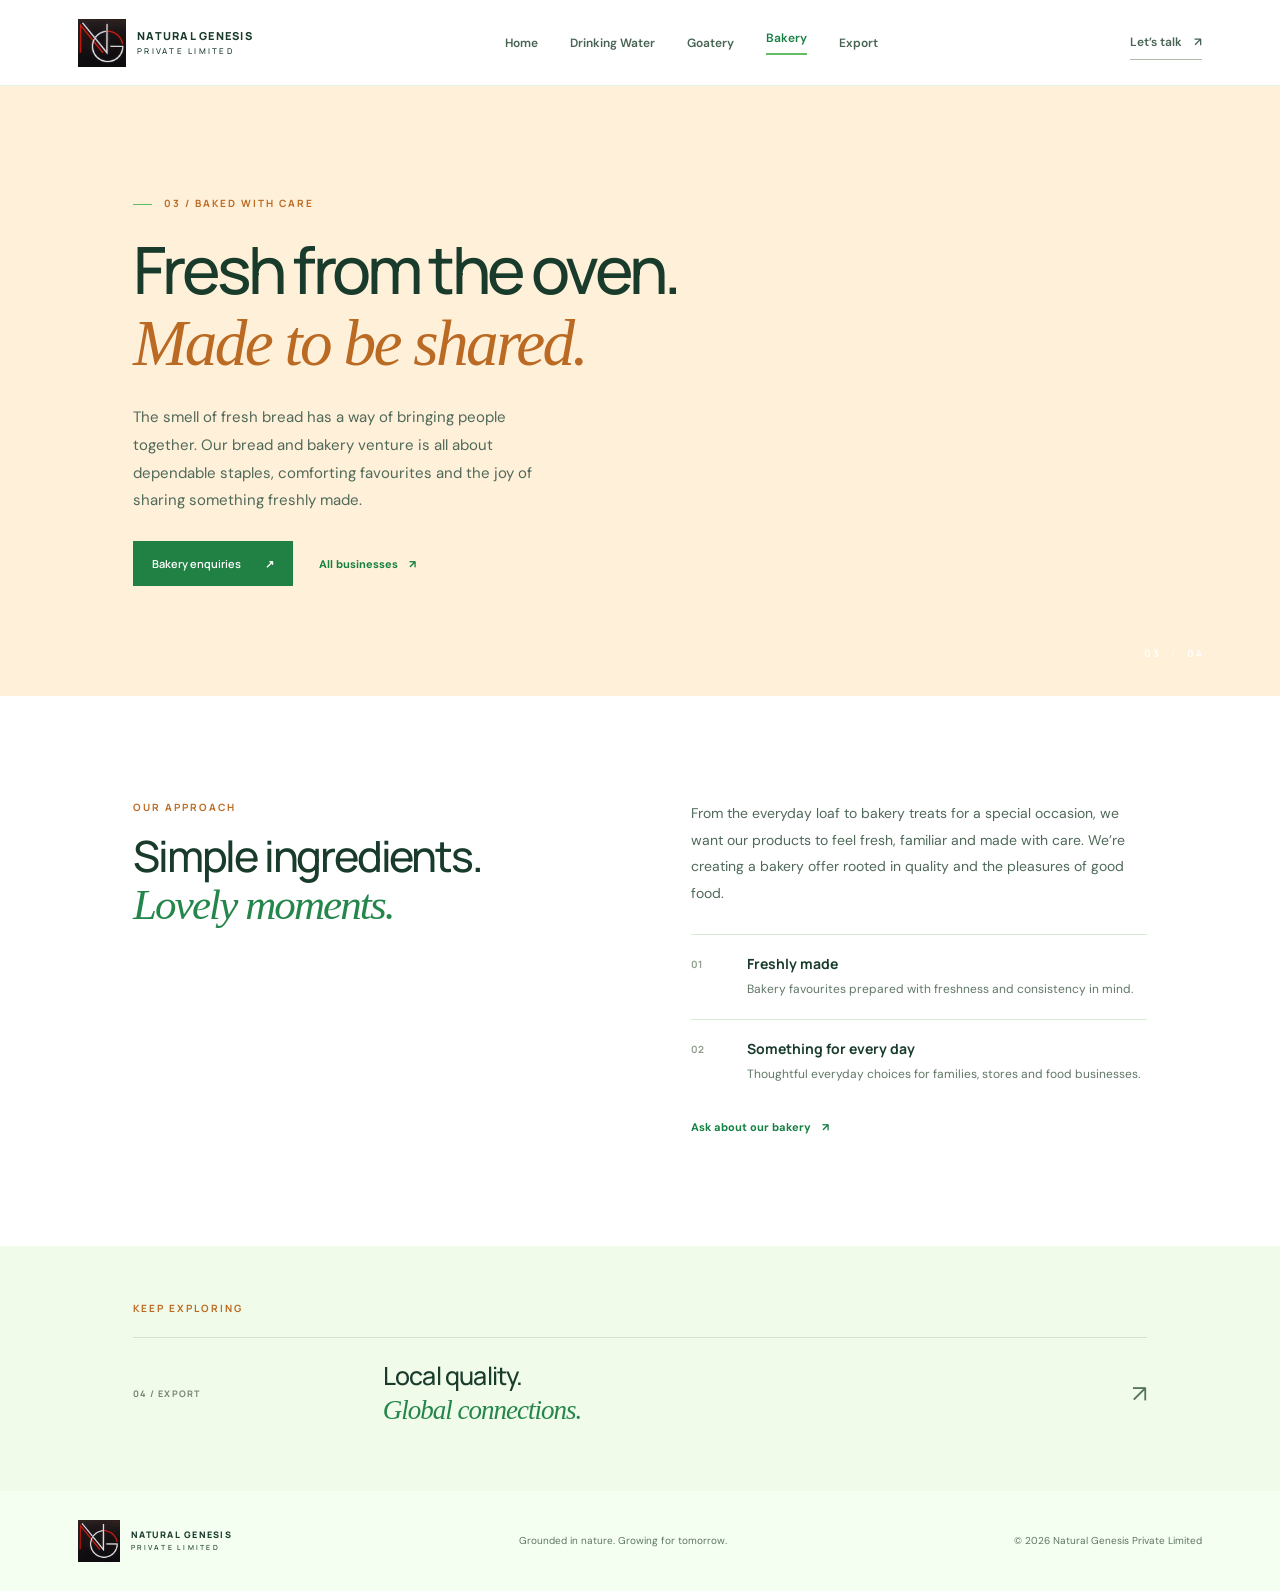
==== bakery.html @ 4a87499c "Add files via upload" ====
<!doctype html><html lang="en"><head><meta charset="utf-8"><meta name="viewport" content="width=device-width, initial-scale=1"><meta name="description" content="Fresh bread and bakery from Natural Genesis Private Limited."><title>Bread &amp; Bakery | Natural Genesis</title><link rel="preconnect" href="https://fonts.googleapis.com"><link rel="preconnect" href="https://fonts.gstatic.com" crossorigin><link href="https://fonts.googleapis.com/css2?family=DM+Sans:wght@400;500;600;700&family=Manrope:wght@400;500;600;700;800&display=swap" rel="stylesheet"><link rel="stylesheet" href="styles.css"></head><body class="bakery-page">
<header class="site-header"><a class="brand" href="index.html"><img class="brand-logo" src="natural-genesis-logo.jpeg" alt="Natural Genesis logo"><span class="brand-name">NATURAL GENESIS<small>PRIVATE LIMITED</small></span></a><button class="menu-toggle" aria-label="Open navigation" aria-expanded="false">☰</button><nav class="main-nav"><a href="index.html">Home</a><a href="water.html">Drinking Water</a><a href="goatery.html">Goatery</a><a class="active" href="bakery.html">Bakery</a><a href="export.html">Export</a></nav><a class="header-cta" href="mailto:hello@naturalgenesis.in">Let’s talk <span>↗</span></a></header>
<main><section class="hero detail-hero"><div class="hero-photo photo-bread"></div><div class="hero-content"><p class="eyebrow"><span></span> 03 / BAKED WITH CARE</p><h1>Fresh from the oven.<br><em>Made to be shared.</em></h1><p class="hero-copy">The smell of fresh bread has a way of bringing people together. Our bread and bakery venture is all about dependable staples, comforting favourites and the joy of sharing something freshly made.</p><div class="hero-actions"><a class="button button-dark" href="mailto:hello@naturalgenesis.in">Bakery enquiries <span>↗</span></a><a class="text-link" href="index.html#businesses">All businesses <span>↗</span></a></div></div><div class="hero-index">03 <span>/</span> 04</div></section><section class="detail-content section-wrap"><div><p class="eyebrow">OUR APPROACH</p><h2>Simple ingredients.<br><em>Lovely moments.</em></h2></div><div class="detail-copy"><p>From the everyday loaf to bakery treats for a special occasion, we want our products to feel fresh, familiar and made with care. We’re creating a bakery offer rooted in quality and the pleasures of good food.</p><div class="value-row"><span>01</span><div><h3>Freshly made</h3><p>Bakery favourites prepared with freshness and consistency in mind.</p></div></div><div class="value-row"><span>02</span><div><h3>Something for every day</h3><p>Thoughtful everyday choices for families, stores and food businesses.</p></div></div><a class="text-link" href="mailto:hello@naturalgenesis.in">Ask about our bakery <span>↗</span></a></div></section><section class="next-business"><p class="eyebrow">KEEP EXPLORING</p><a href="export.html"><span>04 / EXPORT</span><strong>Local quality.<br><em>Global connections.</em></strong><span class="next-arrow">↗</span></a></section></main><footer class="site-footer"><a class="brand brand-footer" href="index.html"><img class="brand-logo" src="natural-genesis-logo.jpeg" alt="Natural Genesis logo"><span class="brand-name">NATURAL GENESIS<small>PRIVATE LIMITED</small></span></a><p>Grounded in nature. Growing for tomorrow.</p><span>© 2026 Natural Genesis Private Limited</span></footer><script src="script.js"></script></body></html>
---- styles.css ----
:root{--ink:#1f3027;--muted:#68756b;--cream:#f5f4ee;--paper:#fbfaf6;--green:#315843;--line:#dfe2d9;--serif:Georgia,'Times New Roman',serif}*{box-sizing:border-box}html{scroll-behavior:smooth}body{margin:0;background:var(--paper);color:var(--ink);font-family:'DM Sans',sans-serif;-webkit-font-smoothing:antialiased}a{color:inherit;text-decoration:none}.site-header{height:86px;padding:0 6.1%;display:flex;align-items:center;justify-content:space-between;background:var(--paper);position:relative;z-index:5;border-bottom:1px solid rgba(31,48,39,.06)}.brand{display:flex;align-items:center;gap:11px}.brand-mark{display:grid;place-items:center;width:39px;height:39px;border-radius:50%;color:white;background:var(--green);font:700 13px Manrope,sans-serif;letter-spacing:-1px}.brand-name{font:800 11px Manrope,sans-serif;letter-spacing:1.25px;line-height:1.25}.brand-name small{display:block;font-size:8px;letter-spacing:2.25px;font-weight:500;margin-top:3px}.main-nav{display:flex;align-items:center;gap:32px}.main-nav a,.header-cta{font-size:12px;font-weight:600;color:#526056;transition:color .2s}.main-nav a:hover,.main-nav .active{color:var(--green)}.main-nav .active:after{content:'';display:block;height:2px;background:#709173;margin-top:7px}.header-cta{border-bottom:1px solid #aeb9ac;padding:9px 0;color:var(--ink)}.header-cta span{padding-left:9px}.menu-toggle{display:none;border:0;background:none;color:var(--ink);font-size:24px}.hero{min-height:610px;position:relative;display:flex;align-items:center;overflow:hidden;background:#e6ebe3}.hero-photo{position:absolute;inset:0 0 0 47%;background-size:cover;background-position:center}.hero-photo:after{content:'';position:absolute;inset:0;background:linear-gradient(90deg,#e6ebe3 0%,rgba(230,235,227,.62) 14%,transparent 50%)}.photo-nature{background-image:url('https://images.unsplash.com/photo-1470252649378-9c29740c9fa8?auto=format&fit=crop&w=1800&q=85');background-position:center 56%}.photo-water{background-image:url('https://images.unsplash.com/photo-1538300342682-cf57afb97285?auto=format&fit=crop&w=1800&q=85');background-position:center}.photo-goat{background-image:url('https://images.unsplash.com/photo-1524024973431-2ad916746881?auto=format&fit=crop&w=1800&q=85');background-position:center}.photo-bread{background-image:url('https://images.unsplash.com/photo-1509440159596-0249088772ff?auto=format&fit=crop&w=1800&q=85');background-position:center}.photo-export{background-image:url('https://images.unsplash.com/photo-1494412519320-aa613dfb7738?auto=format&fit=crop&w=1800&q=85');background-position:center}.hero-content{position:relative;z-index:1;margin-left:10.4%;width:min(560px,47%);padding:70px 0}.eyebrow{font:700 10px Manrope,sans-serif;letter-spacing:2px;color:#527058;margin:0 0 24px}.eyebrow>span{display:inline-block;width:19px;height:1px;background:#527058;vertical-align:middle;margin-right:8px}.hero h1,.section-heading h2,.intro h2,.detail-content h2,.closing-inner h2{font:500 clamp(44px,5.1vw,72px)/1.09 Manrope,sans-serif;letter-spacing:-3.8px;margin:0;color:#26382d}.hero h1 em,.section-heading h2 em,.intro h2 em,.detail-content h2 em,.next-business strong em{font-family:var(--serif);font-weight:400;color:#5e8061;letter-spacing:-2.7px}.hero-copy{font-size:15px;line-height:1.85;color:#56645a;max-width:440px;margin:25px 0 26px}.hero-actions{display:flex;align-items:center;gap:26px}.button{display:inline-flex;align-items:center;gap:24px;padding:15px 19px;font:600 11px Manrope,sans-serif;transition:transform .2s}.button:hover{transform:translateY(-2px)}.button-dark{color:white;background:#2e4c39}.button-light{background:#f3f2e9;color:#253a2e}.text-link{font-size:11px;font-weight:700;color:#34483a}.text-link span{margin-left:8px}.hero-note{display:flex;align-items:center;gap:12px;color:#7a857a;font-size:10px;margin-top:57px}.note-line{width:31px;height:1px;background:#a8b1a5}.hero-index{position:absolute;right:6%;bottom:36px;font:700 10px Manrope,sans-serif;letter-spacing:1.6px;color:#f5f5eb}.hero-index span{opacity:.6;padding:0 7px}.section-wrap{padding-left:10.4%;padding-right:10.4%}.intro{display:grid;grid-template-columns:1fr 1fr;gap:10%;align-items:end;padding-top:106px;padding-bottom:110px}.intro .eyebrow,.detail-content .eyebrow{margin-bottom:19px}.intro h2,.detail-content h2,.section-heading h2{font-size:43px;letter-spacing:-2.2px}.intro h2 em,.detail-content h2 em,.section-heading h2 em{letter-spacing:-1.9px}.intro-copy{font-size:14px;line-height:1.9;color:#667168;margin:0 0 3px;max-width:480px}.business-section{background:#f1f1e9;padding-top:82px;padding-bottom:105px}.section-heading{display:flex;justify-content:space-between;align-items:end;margin-bottom:38px}.section-heading .eyebrow{margin-bottom:17px}.section-heading>p{font-size:12px;color:#7b857c;margin:0 0 5px}.business-grid{display:grid;grid-template-columns:repeat(4,1fr);gap:17px}.business-card{display:block;min-width:0}.card-image{height:230px;background-position:center;background-size:cover;transition:background-size .3s;position:relative;overflow:hidden}.card-image:after{content:'';position:absolute;inset:0;background:linear-gradient(0deg,rgba(22,39,29,.14),transparent 60%)}.image-water{background-image:url('https://images.unsplash.com/photo-1538300342682-cf57afb97285?auto=format&fit=crop&w=700&q=80')}.image-goat{background-image:url('https://images.unsplash.com/photo-1524024973431-2ad916746881?auto=format&fit=crop&w=700&q=80')}.image-bread{background-image:url('https://images.unsplash.com/photo-1509440159596-0249088772ff?auto=format&fit=crop&w=700&q=80')}.image-export{background-image:url('https://images.unsplash.com/photo-1494412519320-aa613dfb7738?auto=format&fit=crop&w=700&q=80')}.card-meta{display:flex;justify-content:space-between;margin:18px 0 11px;font:700 9px Manrope,sans-serif;letter-spacing:1.15px;color:#708072}.card-meta span:last-child{font-size:14px;color:var(--green)}.business-card h3{font:650 17px Manrope,sans-serif;letter-spacing:-.5px;margin:0 0 8px}.business-card p{font-size:11px;color:#778178;line-height:1.75;margin:0;max-width:225px}.business-card:hover h3{color:#577858}.closing-banner{min-height:355px;display:flex;align-items:center;justify-content:center;text-align:center;background:linear-gradient(120deg,rgba(35,61,45,.93),rgba(47,76,55,.92)),url('https://images.unsplash.com/photo-1470252649378-9c29740c9fa8?auto=format&fit=crop&w=1500&q=80') center/cover;color:white}.closing-inner .eyebrow{color:#c1cfb9;margin-bottom:14px}.closing-inner h2{font-size:42px;line-height:1.18;color:white;letter-spacing:-1.8px;margin-bottom:25px}.site-footer{min-height:100px;padding:25px 6.1%;display:flex;align-items:center;justify-content:space-between;background:#f8f7f1}.brand-footer .brand-mark{width:33px;height:33px;font-size:11px}.brand-footer .brand-name{font-size:9px}.brand-footer .brand-name small{font-size:7px}.site-footer>p,.site-footer>span{font-size:10px;color:#899088}.detail-content{padding-top:104px;padding-bottom:110px;display:grid;grid-template-columns:1fr 1fr;gap:10%}.detail-copy>p{font-size:14px;line-height:1.9;color:#667168;margin:0 0 28px}.value-row{border-top:1px solid var(--line);padding:19px 0;display:grid;grid-template-columns:48px 1fr;gap:8px}.value-row>span{font:700 10px Manrope,sans-serif;color:#91a08f;padding-top:3px}.value-row h3{margin:0 0 6px;font:700 14px Manrope,sans-serif}.value-row p{margin:0;color:#798279;font-size:12px;line-height:1.7}.detail-copy>.text-link{display:inline-block;margin-top:17px}.next-business{background:#f0f1e9;padding:55px 10.4% 63px}.next-business .eyebrow{margin-bottom:22px}.next-business>a{display:grid;grid-template-columns:1fr 3fr auto;align-items:center;border-top:1px solid #d9ded4;padding-top:22px}.next-business>a>span:first-child{font:700 9px Manrope,sans-serif;letter-spacing:1.2px;color:#748273}.next-business strong{font:500 25px/1.3 Manrope,sans-serif;letter-spacing:-.8px}.next-business strong em{font-size:27px;letter-spacing:-1px}.next-arrow{font-size:24px;color:#537457}.water-page .detail-hero{background:#e6eeef}.water-page .detail-hero .hero-photo:after{background:linear-gradient(90deg,#e6eeef 0%,rgba(230,238,239,.58) 14%,transparent 50%)}.water-page .detail-hero{background-color:#e5edee}.water-page .detail-hero:before{content:'';position:absolute;inset:0 53% 0 0;background:#e5edee;z-index:0}.water-page .eyebrow,.water-page .hero-content h1 em{color:#54818a}.goat-page .detail-hero{background:#e8ebe1}.goat-page .detail-hero:before,.bakery-page .detail-hero:before,.export-page .detail-hero:before{content:'';position:absolute;inset:0 53% 0 0;background:inherit;z-index:0}.bakery-page .detail-hero{background:#f0e7dc}.bakery-page .eyebrow,.bakery-page .hero-content h1 em{color:#a2683f}.export-page .detail-hero{background:#e7e8e0}.export-page .eyebrow,.export-page .hero-content h1 em{color:#657858}
@media(max-width:900px){.site-header{padding:0 5%;height:75px}.main-nav{gap:16px}.main-nav a{font-size:10px}.header-cta{font-size:10px}.hero{min-height:570px}.hero-content{margin-left:7%;width:53%}.hero-photo{left:42%}.section-wrap{padding-left:7%;padding-right:7%}.business-grid{grid-template-columns:repeat(2,1fr);row-gap:32px}.card-image{height:260px}.intro,.detail-content{gap:6%}.next-business{padding-left:7%;padding-right:7%}}
@media(max-width:650px){.site-header{height:70px;padding:0 5%}.brand-mark{width:35px;height:35px}.menu-toggle{display:block;order:3}.header-cta{display:none}.main-nav{display:none;position:absolute;top:70px;left:0;right:0;padding:18px 6% 24px;background:var(--paper);border-bottom:1px solid var(--line);flex-direction:column;align-items:flex-start;gap:17px}.main-nav.open{display:flex}.main-nav a{font-size:13px}.main-nav .active:after{margin-top:3px}.hero{min-height:730px;align-items:flex-end}.hero-photo{inset:0 0 42%;background-position:center}.hero-photo:after{background:linear-gradient(0deg,#e6ebe3 0%,rgba(230,235,227,.4) 28%,transparent 74%)}.hero-content{margin:0;padding:0 7% 63px;width:100%}.hero h1{font-size:46px;letter-spacing:-2.6px}.hero-copy{font-size:13px;line-height:1.75;margin:17px 0 20px}.hero-note{margin-top:27px}.hero-index{bottom:23px;right:6%;color:#657366}.detail-hero{min-height:700px}.detail-hero .hero-photo{inset:0 0 46%}.detail-hero .hero-content{padding-bottom:64px}.water-page .detail-hero:before,.goat-page .detail-hero:before,.bakery-page .detail-hero:before,.export-page .detail-hero:before{inset:55% 0 0}.water-page .detail-hero .hero-photo:after,.detail-hero .hero-photo:after{background:linear-gradient(0deg,#e8ebe1 0%,rgba(232,235,225,.35) 32%,transparent 75%)}.water-page .detail-hero .hero-photo:after{background:linear-gradient(0deg,#e5edee 0%,rgba(229,237,238,.35) 32%,transparent 75%)}.bakery-page .detail-hero .hero-photo:after{background:linear-gradient(0deg,#f0e7dc 0%,rgba(240,231,220,.35) 32%,transparent 75%)}.export-page .detail-hero .hero-photo:after{background:linear-gradient(0deg,#e7e8e0 0%,rgba(231,232,224,.35) 32%,transparent 75%)}.hero-actions{gap:18px}.button{padding:14px 15px;gap:13px;font-size:10px}.text-link{font-size:10px}.section-wrap{padding-left:7%;padding-right:7%}.intro,.detail-content{grid-template-columns:1fr;gap:24px;padding-top:70px;padding-bottom:72px}.intro h2,.detail-content h2,.section-heading h2{font-size:37px}.intro-copy,.detail-copy>p{font-size:13px}.business-section{padding-top:65px;padding-bottom:72px}.section-heading{display:block;margin-bottom:27px}.section-heading>p{margin-top:12px}.business-grid{gap:27px 13px}.card-image{height:180px}.card-meta{font-size:8px;margin-top:13px}.business-card h3{font-size:14px}.business-card p{font-size:10px}.closing-banner{min-height:310px}.closing-inner h2{font-size:36px}.site-footer{padding:22px 5%;display:grid;grid-template-columns:1fr auto;gap:13px}.site-footer>p{grid-column:1/-1;grid-row:2;margin:0}.site-footer>span{font-size:9px;text-align:right}.next-business{padding:43px 7% 50px}.next-business>a{grid-template-columns:1fr auto;gap:11px}.next-business>a>span:first-child{grid-column:1/-1}.next-business strong{font-size:21px}.next-business strong em{font-size:23px}}

/* Bright mode: airy surfaces, fresh greens and a sunny accent across every page. */
:root{--ink:#183b2b;--muted:#597060;--cream:#f4ffe9;--paper:#ffffff;--green:#248346;--line:#d7ebd8}
body,.site-header{background:#fff}
.site-header{border-bottom-color:#e6f1e5}
.brand-mark,.button-dark{background:#218044}
.main-nav a,.header-cta{color:#476352}
.main-nav a:hover,.main-nav .active,.text-link{color:#168043}
.main-nav .active:after,.eyebrow>span{background:#65bd63}
.hero{background:#e6f8e4}
.hero-photo:after{background:linear-gradient(90deg,#e6f8e4 0%,rgba(230,248,228,.52) 16%,transparent 52%)}
.hero h1,.section-heading h2,.intro h2,.detail-content h2{color:#183b2b}
.hero h1 em,.section-heading h2 em,.intro h2 em,.detail-content h2 em,.next-business strong em{color:#25864b}
.hero-copy,.intro-copy,.detail-copy>p{color:#4f6959}
.eyebrow{color:#218044}
.hero-note{color:#587562}
.hero-index{color:#fff}
.business-section,.next-business{background:#f0fbea}
.section-heading>p,.business-card p,.value-row p{color:#607766}
.business-card:hover h3{color:#168043}
.card-meta{color:#52755d}
.closing-banner{background:#dff5b6;color:#183b2b}
.closing-inner .eyebrow{color:#287c3e}
.closing-inner h2{color:#183b2b}
.button-light{background:#258346;color:#fff}
.site-footer{background:#f5fff1}
.site-footer>p,.site-footer>span{color:#5d7664}
.water-page .detail-hero,.water-page .detail-hero:before{background:#e4f8ff}
.water-page .detail-hero .hero-photo:after{background:linear-gradient(90deg,#e4f8ff 0%,rgba(228,248,255,.5) 16%,transparent 52%)}
.water-page .eyebrow,.water-page .hero-content h1 em{color:#1685aa}
.goat-page .detail-hero,.goat-page .detail-hero:before{background:#e9f8d9}
.goat-page .detail-hero .hero-photo:after{background:linear-gradient(90deg,#e9f8d9 0%,rgba(233,248,217,.5) 16%,transparent 52%)}
.goat-page .eyebrow,.goat-page .hero-content h1 em{color:#488322}
.bakery-page .detail-hero,.bakery-page .detail-hero:before{background:#fff0d9}
.bakery-page .detail-hero .hero-photo:after{background:linear-gradient(90deg,#fff0d9 0%,rgba(255,240,217,.52) 16%,transparent 52%)}
.bakery-page .eyebrow,.bakery-page .hero-content h1 em{color:#bb6a23}
.export-page .detail-hero,.export-page .detail-hero:before{background:#e5f1ff}
.export-page .detail-hero .hero-photo:after{background:linear-gradient(90deg,#e5f1ff 0%,rgba(229,241,255,.52) 16%,transparent 52%)}
.export-page .eyebrow,.export-page .hero-content h1 em{color:#386fb0}
@media(max-width:650px){
  .hero-photo:after{background:linear-gradient(0deg,#e6f8e4 0%,rgba(230,248,228,.36) 30%,transparent 75%)}
  .water-page .detail-hero .hero-photo:after{background:linear-gradient(0deg,#e4f8ff 0%,rgba(228,248,255,.36) 32%,transparent 75%)}
  .goat-page .detail-hero .hero-photo:after{background:linear-gradient(0deg,#e9f8d9 0%,rgba(233,248,217,.36) 32%,transparent 75%)}
  .bakery-page .detail-hero .hero-photo:after{background:linear-gradient(0deg,#fff0d9 0%,rgba(255,240,217,.36) 32%,transparent 75%)}
  .export-page .detail-hero .hero-photo:after{background:linear-gradient(0deg,#e5f1ff 0%,rgba(229,241,255,.36) 32%,transparent 75%)}
}

.brand-logo{display:block;width:48px;height:48px;object-fit:cover;flex:none}.brand-footer .brand-logo{width:42px;height:42px}@media(max-width:650px){.brand-logo{width:42px;height:42px}}
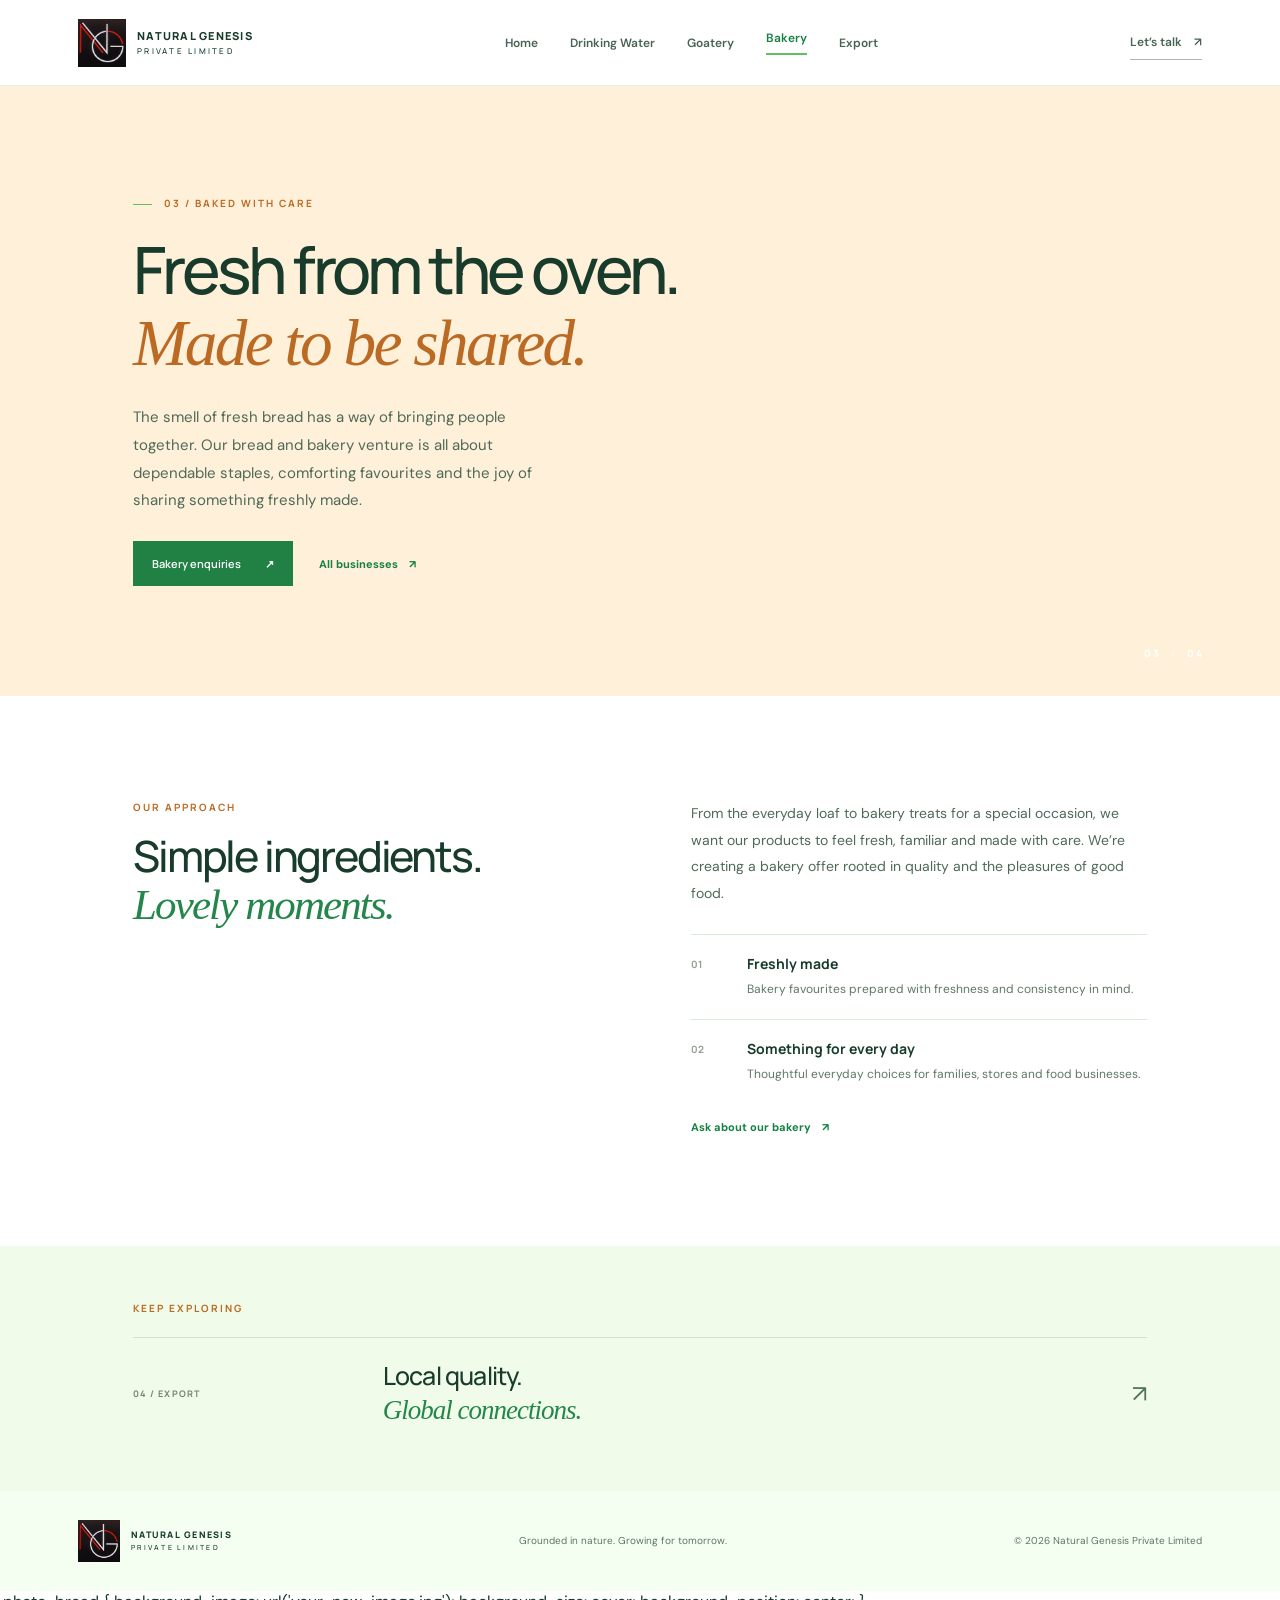
==== commit 475e25b7: "Update bakery.html with new hero background image Added a new background image for the bakery hero s" ====
--- a/bakery.html
+++ b/bakery.html
@@ -1,3 +1,8 @@
 <!doctype html><html lang="en"><head><meta charset="utf-8"><meta name="viewport" content="width=device-width, initial-scale=1"><meta name="description" content="Fresh bread and bakery from Natural Genesis Private Limited."><title>Bread &amp; Bakery | Natural Genesis</title><link rel="preconnect" href="https://fonts.googleapis.com"><link rel="preconnect" href="https://fonts.gstatic.com" crossorigin><link href="https://fonts.googleapis.com/css2?family=DM+Sans:wght@400;500;600;700&family=Manrope:wght@400;500;600;700;800&display=swap" rel="stylesheet"><link rel="stylesheet" href="styles.css"></head><body class="bakery-page">
 <header class="site-header"><a class="brand" href="index.html"><img class="brand-logo" src="natural-genesis-logo.jpeg" alt="Natural Genesis logo"><span class="brand-name">NATURAL GENESIS<small>PRIVATE LIMITED</small></span></a><button class="menu-toggle" aria-label="Open navigation" aria-expanded="false">☰</button><nav class="main-nav"><a href="index.html">Home</a><a href="water.html">Drinking Water</a><a href="goatery.html">Goatery</a><a class="active" href="bakery.html">Bakery</a><a href="export.html">Export</a></nav><a class="header-cta" href="mailto:hello@naturalgenesis.in">Let’s talk <span>↗</span></a></header>
 <main><section class="hero detail-hero"><div class="hero-photo photo-bread"></div><div class="hero-content"><p class="eyebrow"><span></span> 03 / BAKED WITH CARE</p><h1>Fresh from the oven.<br><em>Made to be shared.</em></h1><p class="hero-copy">The smell of fresh bread has a way of bringing people together. Our bread and bakery venture is all about dependable staples, comforting favourites and the joy of sharing something freshly made.</p><div class="hero-actions"><a class="button button-dark" href="mailto:hello@naturalgenesis.in">Bakery enquiries <span>↗</span></a><a class="text-link" href="index.html#businesses">All businesses <span>↗</span></a></div></div><div class="hero-index">03 <span>/</span> 04</div></section><section class="detail-content section-wrap"><div><p class="eyebrow">OUR APPROACH</p><h2>Simple ingredients.<br><em>Lovely moments.</em></h2></div><div class="detail-copy"><p>From the everyday loaf to bakery treats for a special occasion, we want our products to feel fresh, familiar and made with care. We’re creating a bakery offer rooted in quality and the pleasures of good food.</p><div class="value-row"><span>01</span><div><h3>Freshly made</h3><p>Bakery favourites prepared with freshness and consistency in mind.</p></div></div><div class="value-row"><span>02</span><div><h3>Something for every day</h3><p>Thoughtful everyday choices for families, stores and food businesses.</p></div></div><a class="text-link" href="mailto:hello@naturalgenesis.in">Ask about our bakery <span>↗</span></a></div></section><section class="next-business"><p class="eyebrow">KEEP EXPLORING</p><a href="export.html"><span>04 / EXPORT</span><strong>Local quality.<br><em>Global connections.</em></strong><span class="next-arrow">↗</span></a></section></main><footer class="site-footer"><a class="brand brand-footer" href="index.html"><img class="brand-logo" src="natural-genesis-logo.jpeg" alt="Natural Genesis logo"><span class="brand-name">NATURAL GENESIS<small>PRIVATE LIMITED</small></span></a><p>Grounded in nature. Growing for tomorrow.</p><span>© 2026 Natural Genesis Private Limited</span></footer><script src="script.js"></script></body></html>
+.photo-bread {
+  background-image: url('your-new-image.jpg');
+  background-size: cover;
+  background-position: center;
+}
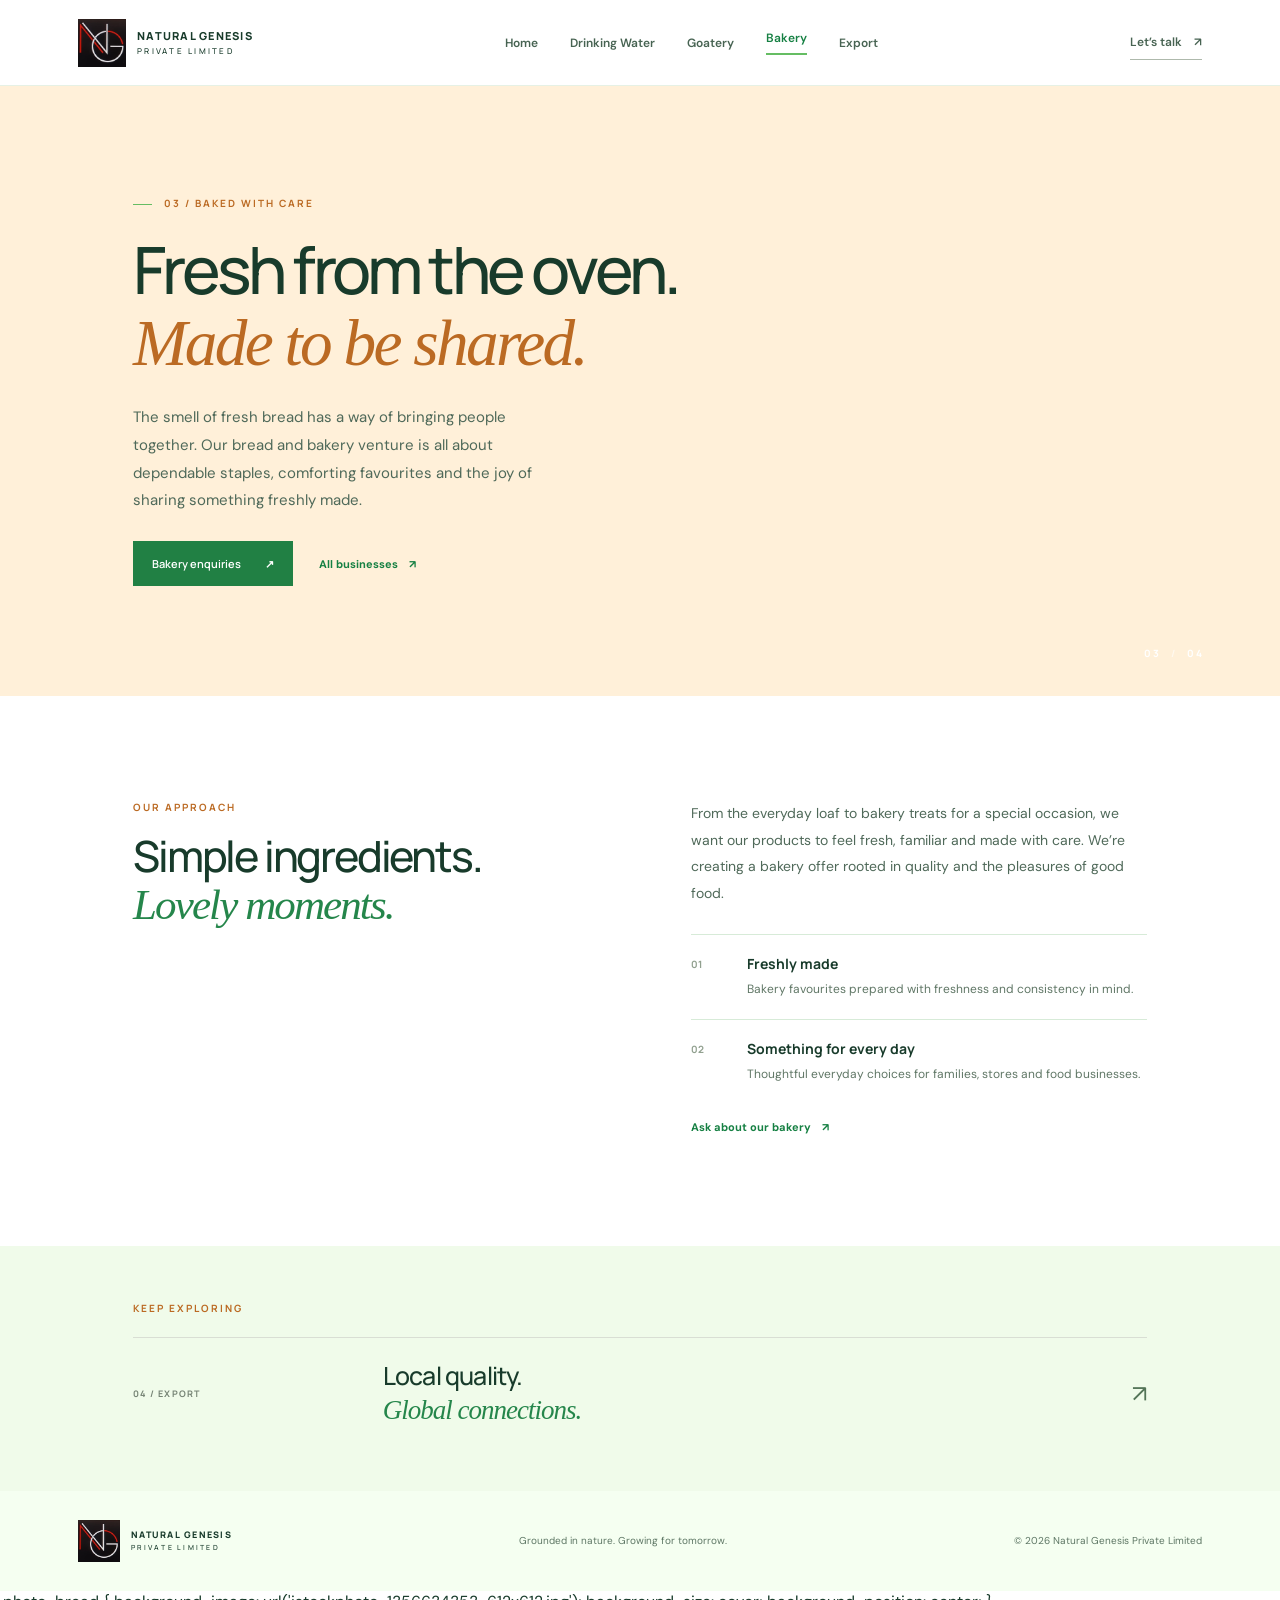
==== commit feeb0ae6: "Change bakery hero background image Updated the hero image for the bakery page." ====
--- a/bakery.html
+++ b/bakery.html
@@ -2,7 +2,7 @@
 <header class="site-header"><a class="brand" href="index.html"><img class="brand-logo" src="natural-genesis-logo.jpeg" alt="Natural Genesis logo"><span class="brand-name">NATURAL GENESIS<small>PRIVATE LIMITED</small></span></a><button class="menu-toggle" aria-label="Open navigation" aria-expanded="false">☰</button><nav class="main-nav"><a href="index.html">Home</a><a href="water.html">Drinking Water</a><a href="goatery.html">Goatery</a><a class="active" href="bakery.html">Bakery</a><a href="export.html">Export</a></nav><a class="header-cta" href="mailto:hello@naturalgenesis.in">Let’s talk <span>↗</span></a></header>
 <main><section class="hero detail-hero"><div class="hero-photo photo-bread"></div><div class="hero-content"><p class="eyebrow"><span></span> 03 / BAKED WITH CARE</p><h1>Fresh from the oven.<br><em>Made to be shared.</em></h1><p class="hero-copy">The smell of fresh bread has a way of bringing people together. Our bread and bakery venture is all about dependable staples, comforting favourites and the joy of sharing something freshly made.</p><div class="hero-actions"><a class="button button-dark" href="mailto:hello@naturalgenesis.in">Bakery enquiries <span>↗</span></a><a class="text-link" href="index.html#businesses">All businesses <span>↗</span></a></div></div><div class="hero-index">03 <span>/</span> 04</div></section><section class="detail-content section-wrap"><div><p class="eyebrow">OUR APPROACH</p><h2>Simple ingredients.<br><em>Lovely moments.</em></h2></div><div class="detail-copy"><p>From the everyday loaf to bakery treats for a special occasion, we want our products to feel fresh, familiar and made with care. We’re creating a bakery offer rooted in quality and the pleasures of good food.</p><div class="value-row"><span>01</span><div><h3>Freshly made</h3><p>Bakery favourites prepared with freshness and consistency in mind.</p></div></div><div class="value-row"><span>02</span><div><h3>Something for every day</h3><p>Thoughtful everyday choices for families, stores and food businesses.</p></div></div><a class="text-link" href="mailto:hello@naturalgenesis.in">Ask about our bakery <span>↗</span></a></div></section><section class="next-business"><p class="eyebrow">KEEP EXPLORING</p><a href="export.html"><span>04 / EXPORT</span><strong>Local quality.<br><em>Global connections.</em></strong><span class="next-arrow">↗</span></a></section></main><footer class="site-footer"><a class="brand brand-footer" href="index.html"><img class="brand-logo" src="natural-genesis-logo.jpeg" alt="Natural Genesis logo"><span class="brand-name">NATURAL GENESIS<small>PRIVATE LIMITED</small></span></a><p>Grounded in nature. Growing for tomorrow.</p><span>© 2026 Natural Genesis Private Limited</span></footer><script src="script.js"></script></body></html>
 .photo-bread {
-  background-image: url('your-new-image.jpg');
+  background-image: url('istockphoto-1356634353-612x612.jpg');
   background-size: cover;
   background-position: center;
 }
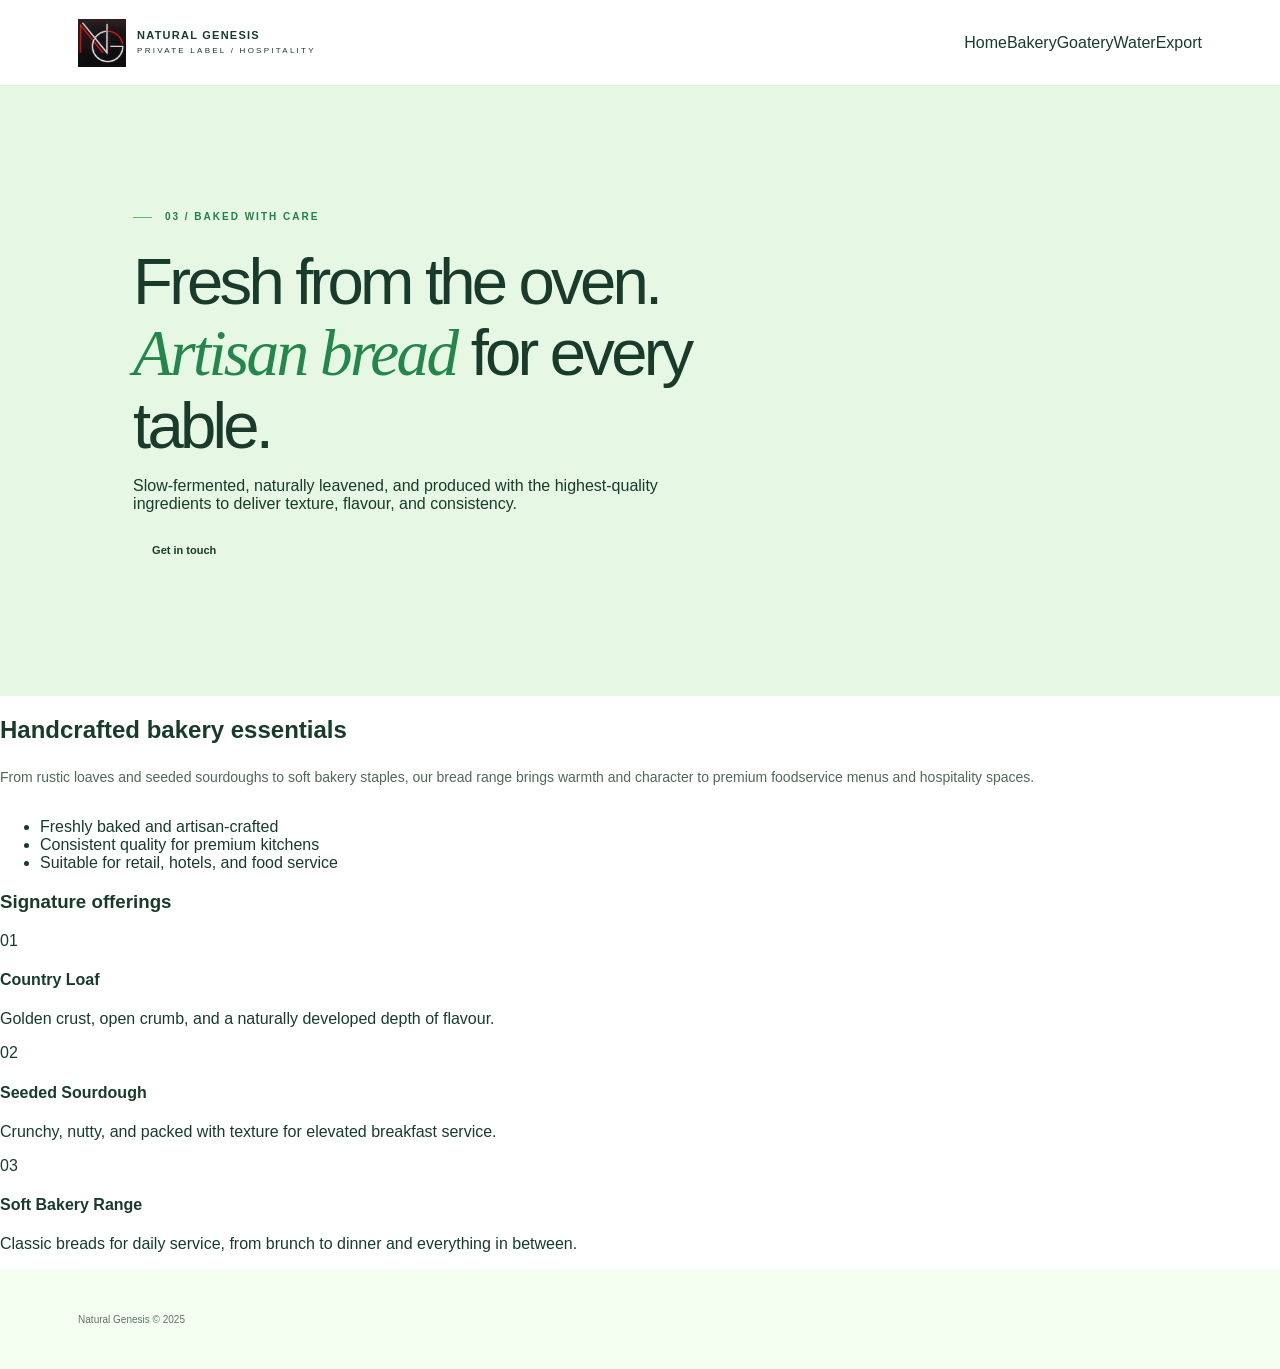
==== commit f8bc0f20: "Update the bakery hero image to a fresh bread photo" ====
--- a/bakery.html
+++ b/bakery.html
@@ -1,8 +1 @@
-<!doctype html><html lang="en"><head><meta charset="utf-8"><meta name="viewport" content="width=device-width, initial-scale=1"><meta name="description" content="Fresh bread and bakery from Natural Genesis Private Limited."><title>Bread &amp; Bakery | Natural Genesis</title><link rel="preconnect" href="https://fonts.googleapis.com"><link rel="preconnect" href="https://fonts.gstatic.com" crossorigin><link href="https://fonts.googleapis.com/css2?family=DM+Sans:wght@400;500;600;700&family=Manrope:wght@400;500;600;700;800&display=swap" rel="stylesheet"><link rel="stylesheet" href="styles.css"></head><body class="bakery-page">
-<header class="site-header"><a class="brand" href="index.html"><img class="brand-logo" src="natural-genesis-logo.jpeg" alt="Natural Genesis logo"><span class="brand-name">NATURAL GENESIS<small>PRIVATE LIMITED</small></span></a><button class="menu-toggle" aria-label="Open navigation" aria-expanded="false">☰</button><nav class="main-nav"><a href="index.html">Home</a><a href="water.html">Drinking Water</a><a href="goatery.html">Goatery</a><a class="active" href="bakery.html">Bakery</a><a href="export.html">Export</a></nav><a class="header-cta" href="mailto:hello@naturalgenesis.in">Let’s talk <span>↗</span></a></header>
-<main><section class="hero detail-hero"><div class="hero-photo photo-bread"></div><div class="hero-content"><p class="eyebrow"><span></span> 03 / BAKED WITH CARE</p><h1>Fresh from the oven.<br><em>Made to be shared.</em></h1><p class="hero-copy">The smell of fresh bread has a way of bringing people together. Our bread and bakery venture is all about dependable staples, comforting favourites and the joy of sharing something freshly made.</p><div class="hero-actions"><a class="button button-dark" href="mailto:hello@naturalgenesis.in">Bakery enquiries <span>↗</span></a><a class="text-link" href="index.html#businesses">All businesses <span>↗</span></a></div></div><div class="hero-index">03 <span>/</span> 04</div></section><section class="detail-content section-wrap"><div><p class="eyebrow">OUR APPROACH</p><h2>Simple ingredients.<br><em>Lovely moments.</em></h2></div><div class="detail-copy"><p>From the everyday loaf to bakery treats for a special occasion, we want our products to feel fresh, familiar and made with care. We’re creating a bakery offer rooted in quality and the pleasures of good food.</p><div class="value-row"><span>01</span><div><h3>Freshly made</h3><p>Bakery favourites prepared with freshness and consistency in mind.</p></div></div><div class="value-row"><span>02</span><div><h3>Something for every day</h3><p>Thoughtful everyday choices for families, stores and food businesses.</p></div></div><a class="text-link" href="mailto:hello@naturalgenesis.in">Ask about our bakery <span>↗</span></a></div></section><section class="next-business"><p class="eyebrow">KEEP EXPLORING</p><a href="export.html"><span>04 / EXPORT</span><strong>Local quality.<br><em>Global connections.</em></strong><span class="next-arrow">↗</span></a></section></main><footer class="site-footer"><a class="brand brand-footer" href="index.html"><img class="brand-logo" src="natural-genesis-logo.jpeg" alt="Natural Genesis logo"><span class="brand-name">NATURAL GENESIS<small>PRIVATE LIMITED</small></span></a><p>Grounded in nature. Growing for tomorrow.</p><span>© 2026 Natural Genesis Private Limited</span></footer><script src="script.js"></script></body></html>
-.photo-bread {
-  background-image: url('istockphoto-1356634353-612x612.jpg');
-  background-size: cover;
-  background-position: center;
-}
+<!doctype html><html lang="en"><head><meta charset="utf-8"><meta name="viewport" content="width=device-width, initial-scale=1"><meta name="description" content="Fresh bread and bakery from Natural Genesis."><meta property="og:type" content="website"><meta property="og:title" content="Natural Genesis - Bakery"><meta property="og:description" content="Fresh bread and bakery from Natural Genesis."><meta property="og:image" content="https://images.unsplash.com/photo-1509440159596-0249088772ff?auto=format&fit=crop&w=1200&q=80"><meta property="og:url" content="https://natural-genesis.com/bakery.html"><title>Bakery | Natural Genesis</title><link rel="preconnect" href="https://fonts.gstatic.com" crossorigin><link href="https://fonts.googleapis.com/css2?family=Cormorant+Garamond:wght@400;500;600;700&family=Inter:wght@400;500;600;700&display=swap" rel="stylesheet"><link rel="stylesheet" href="styles.css"></head><body><header class="site-header"><a class="brand" href="index.html"><img class="brand-logo" src="natural-genesis-logo.jpeg" alt="Natural Genesis logo"><span class="brand-name">NATURAL GENESIS<small>PRIVATE LABEL / HOSPITALITY</small></span></a><nav class="site-nav"><a href="index.html">Home</a><a href="bakery.html" class="active">Bakery</a><a href="goatery.html">Goatery</a><a href="water.html">Water</a><a href="export.html">Export</a></nav></header><main><section class="hero detail-hero"><div class="hero-photo photo-bread"></div><div class="hero-content"><p class="eyebrow"><span></span> 03 / BAKED WITH CARE</p><h1>Fresh from the oven.<br><em>Artisan bread</em> for every table.</h1><p>Slow-fermented, naturally leavened, and produced with the highest-quality ingredients to deliver texture, flavour, and consistency.</p><div class="detail-cta"><a class="button button-primary" href="index.html#contact">Get in touch</a></div></div></section><section class="detail-grid"><div class="detail-copy"><h2>Handcrafted bakery essentials</h2><p>From rustic loaves and seeded sourdoughs to soft bakery staples, our bread range brings warmth and character to premium foodservice menus and hospitality spaces.</p><ul class="feature-list"><li>Freshly baked and artisan-crafted</li><li>Consistent quality for premium kitchens</li><li>Suitable for retail, hotels, and food service</li></ul></div><div class="detail-panel"><h3>Signature offerings</h3><div class="mini-cards"><article><span>01</span><h4>Country Loaf</h4><p>Golden crust, open crumb, and a naturally developed depth of flavour.</p></article><article><span>02</span><h4>Seeded Sourdough</h4><p>Crunchy, nutty, and packed with texture for elevated breakfast service.</p></article><article><span>03</span><h4>Soft Bakery Range</h4><p>Classic breads for daily service, from brunch to dinner and everything in between.</p></article></div></div></section></main><footer class="site-footer"><p>Natural Genesis © 2025</p></footer><style>.photo-bread {background-image: url('https://images.unsplash.com/photo-1509440159596-0249088772ff?auto=format&fit=crop&w=1200&q=80'); background-size: cover; background-position: center;}</style></body></html>
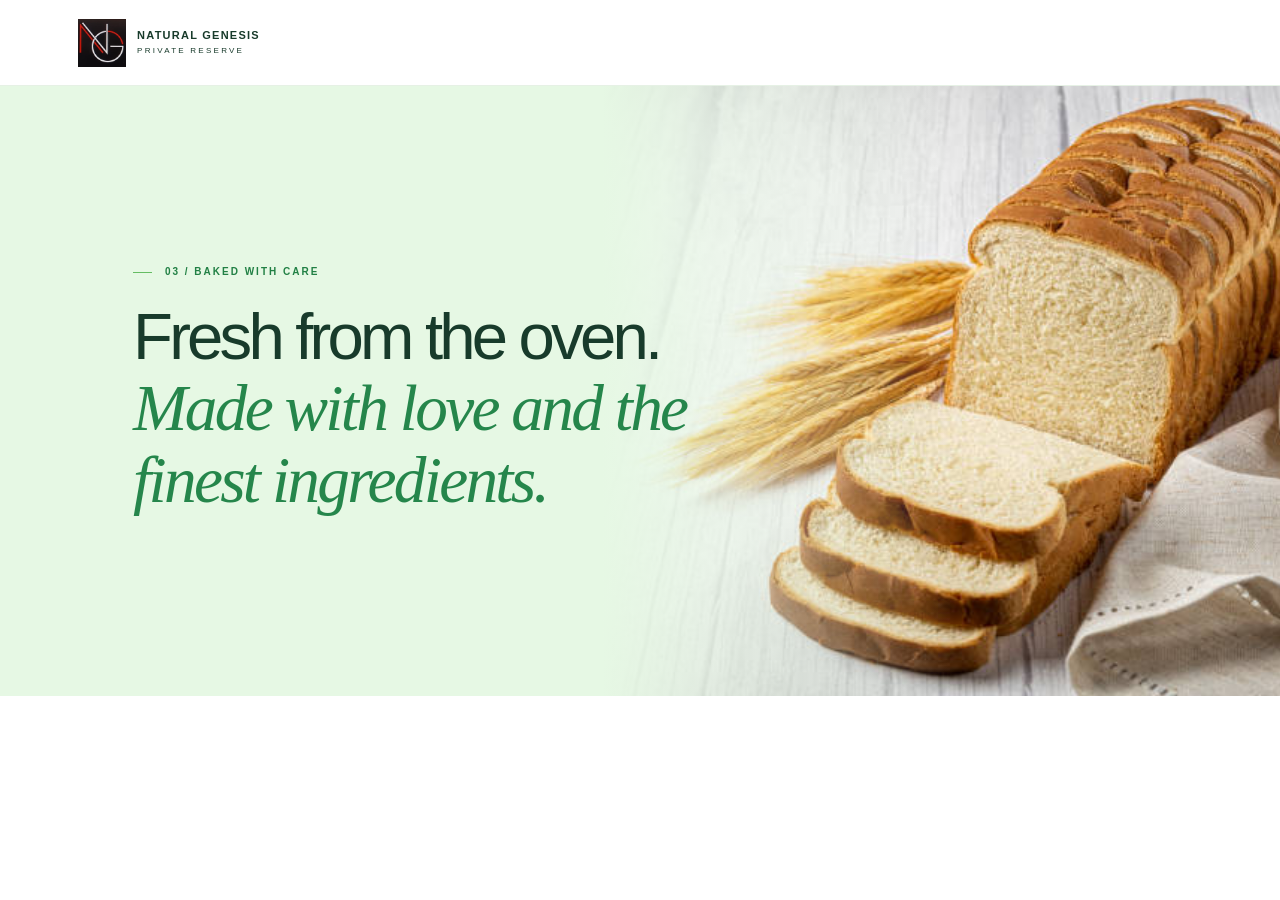
==== commit a202ff2d: "Update bakery.html to use bread.loaf image instead of istockphoto image" ====
--- a/bakery.html
+++ b/bakery.html
@@ -1 +1,7 @@
-<!doctype html><html lang="en"><head><meta charset="utf-8"><meta name="viewport" content="width=device-width, initial-scale=1"><meta name="description" content="Fresh bread and bakery from Natural Genesis."><meta property="og:type" content="website"><meta property="og:title" content="Natural Genesis - Bakery"><meta property="og:description" content="Fresh bread and bakery from Natural Genesis."><meta property="og:image" content="https://images.unsplash.com/photo-1509440159596-0249088772ff?auto=format&fit=crop&w=1200&q=80"><meta property="og:url" content="https://natural-genesis.com/bakery.html"><title>Bakery | Natural Genesis</title><link rel="preconnect" href="https://fonts.gstatic.com" crossorigin><link href="https://fonts.googleapis.com/css2?family=Cormorant+Garamond:wght@400;500;600;700&family=Inter:wght@400;500;600;700&display=swap" rel="stylesheet"><link rel="stylesheet" href="styles.css"></head><body><header class="site-header"><a class="brand" href="index.html"><img class="brand-logo" src="natural-genesis-logo.jpeg" alt="Natural Genesis logo"><span class="brand-name">NATURAL GENESIS<small>PRIVATE LABEL / HOSPITALITY</small></span></a><nav class="site-nav"><a href="index.html">Home</a><a href="bakery.html" class="active">Bakery</a><a href="goatery.html">Goatery</a><a href="water.html">Water</a><a href="export.html">Export</a></nav></header><main><section class="hero detail-hero"><div class="hero-photo photo-bread"></div><div class="hero-content"><p class="eyebrow"><span></span> 03 / BAKED WITH CARE</p><h1>Fresh from the oven.<br><em>Artisan bread</em> for every table.</h1><p>Slow-fermented, naturally leavened, and produced with the highest-quality ingredients to deliver texture, flavour, and consistency.</p><div class="detail-cta"><a class="button button-primary" href="index.html#contact">Get in touch</a></div></div></section><section class="detail-grid"><div class="detail-copy"><h2>Handcrafted bakery essentials</h2><p>From rustic loaves and seeded sourdoughs to soft bakery staples, our bread range brings warmth and character to premium foodservice menus and hospitality spaces.</p><ul class="feature-list"><li>Freshly baked and artisan-crafted</li><li>Consistent quality for premium kitchens</li><li>Suitable for retail, hotels, and food service</li></ul></div><div class="detail-panel"><h3>Signature offerings</h3><div class="mini-cards"><article><span>01</span><h4>Country Loaf</h4><p>Golden crust, open crumb, and a naturally developed depth of flavour.</p></article><article><span>02</span><h4>Seeded Sourdough</h4><p>Crunchy, nutty, and packed with texture for elevated breakfast service.</p></article><article><span>03</span><h4>Soft Bakery Range</h4><p>Classic breads for daily service, from brunch to dinner and everything in between.</p></article></div></div></section></main><footer class="site-footer"><p>Natural Genesis © 2025</p></footer><style>.photo-bread {background-image: url('https://images.unsplash.com/photo-1509440159596-0249088772ff?auto=format&fit=crop&w=1200&q=80'); background-size: cover; background-position: center;}</style></body></html>+<!doctype html><html lang="en"><head><meta charset="utf-8"><meta name="viewport" content="width=device-width, initial-scale=1"><meta name="description" content="Fresh bread and bakery from Natural Genesis"><title>Bakery - Natural Genesis</title><link rel="stylesheet" href="styles.css"></head><body><header class="site-header"><a class="brand" href="index.html"><img class="brand-logo" src="natural-genesis-logo.jpeg" alt="Natural Genesis logo"><span class="brand-name">NATURAL GENESIS<small>PRIVATE RESERVE</small></span></a></header><main><section class="hero detail-hero"><div class="hero-photo photo-bread"></div><div class="hero-content"><p class="eyebrow"><span></span> 03 / BAKED WITH CARE</p><h1>Fresh from the oven.<br><em>Made with love and the finest ingredients.</em></h1></div></section></main><style>
+.photo-bread {
+  background-image: url('bread .loaf .html');
+  background-size: cover;
+  background-position: center;
+}
+</style><script src="script.js"></script></body></html>
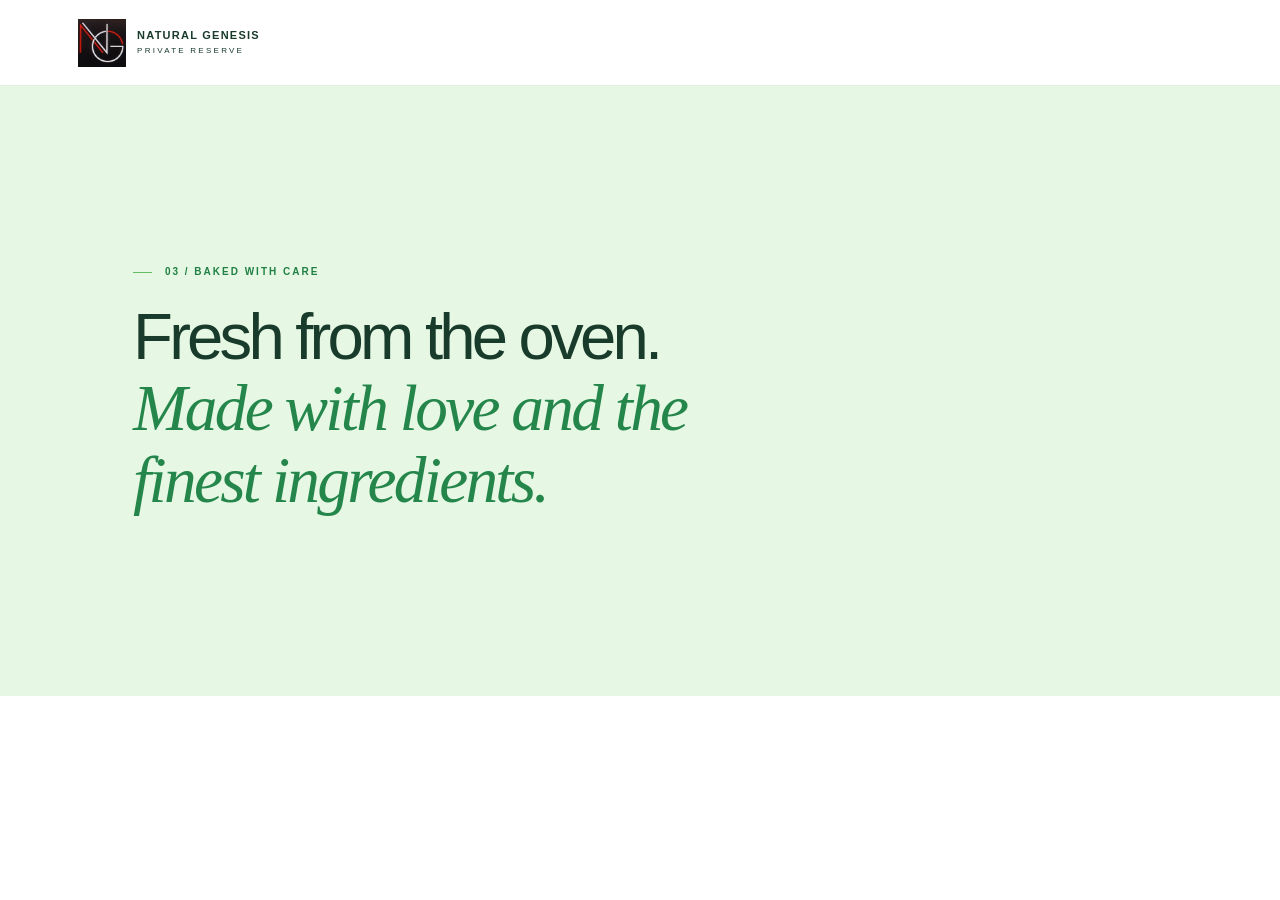
==== commit 77cb2fdd: "Fix background image URL in bakery.html" ====
--- a/bakery.html
+++ b/bakery.html
@@ -1,7 +1,7 @@
 <!doctype html><html lang="en"><head><meta charset="utf-8"><meta name="viewport" content="width=device-width, initial-scale=1"><meta name="description" content="Fresh bread and bakery from Natural Genesis"><title>Bakery - Natural Genesis</title><link rel="stylesheet" href="styles.css"></head><body><header class="site-header"><a class="brand" href="index.html"><img class="brand-logo" src="natural-genesis-logo.jpeg" alt="Natural Genesis logo"><span class="brand-name">NATURAL GENESIS<small>PRIVATE RESERVE</small></span></a></header><main><section class="hero detail-hero"><div class="hero-photo photo-bread"></div><div class="hero-content"><p class="eyebrow"><span></span> 03 / BAKED WITH CARE</p><h1>Fresh from the oven.<br><em>Made with love and the finest ingredients.</em></h1></div></section></main><style>
 .photo-bread {
-  background-image: url('bread .loaf .html');
+  background-image: url('bread.loaf.jpg');
   background-size: cover;
   background-position: center;
 }
-</style><script src="script.js"></script></body></html>+</style><script src="script.js"></script></body></html>
